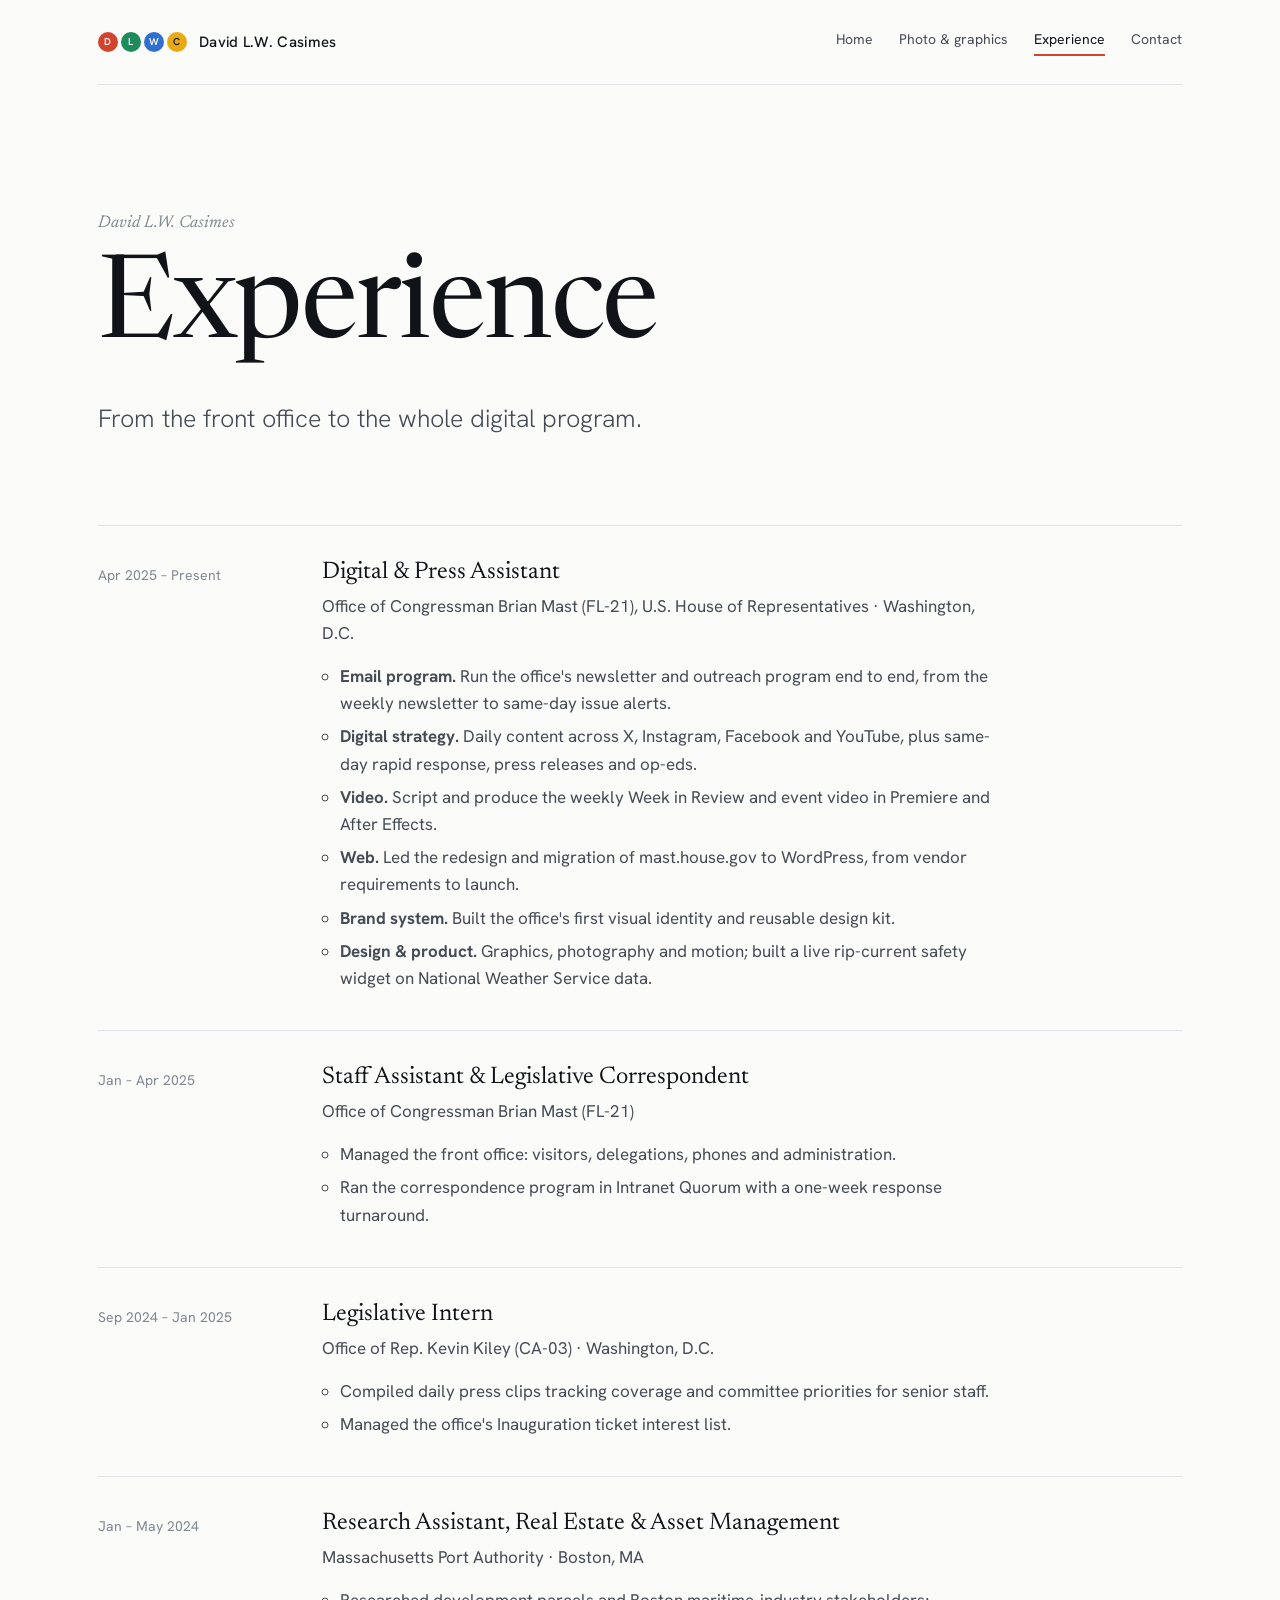
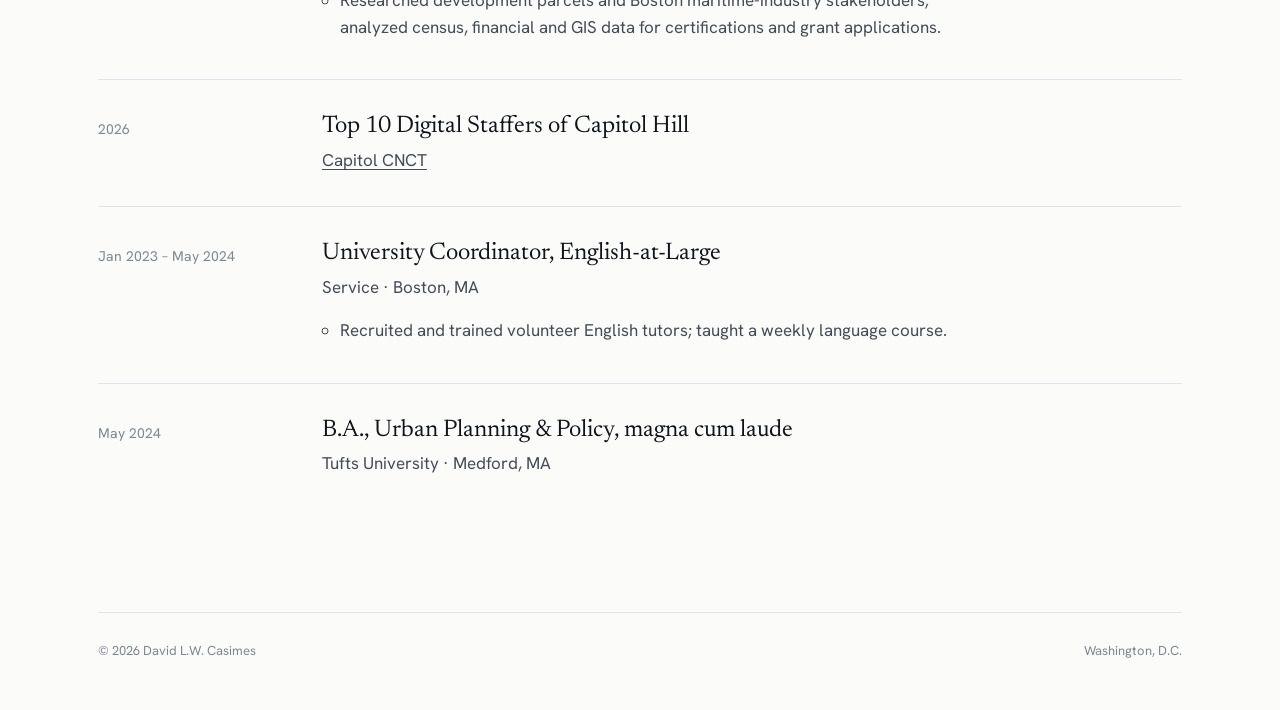
==== experience.html @ aba8f8be "Add files via upload" ====
<!DOCTYPE html>
<html lang="en">
<head>
<meta charset="utf-8">
<meta name="viewport" content="width=device-width, initial-scale=1">
<title>Experience · David L.W. Casimes</title>
<meta name="description" content="David L.W. Casimes runs digital and press for a U.S. House office: email, social, video, web, design and writing.">
<link rel="preconnect" href="https://fonts.googleapis.com">
<link rel="preconnect" href="https://fonts.gstatic.com" crossorigin>
<link href="https://fonts.googleapis.com/css2?family=Hanken+Grotesk:wght@300;400;500;600&family=Newsreader:ital,opsz,wght@0,6..72,300;0,6..72,400;1,6..72,300;1,6..72,400&display=swap" rel="stylesheet">
<link rel="stylesheet" href="styles.css?v=5">
<link rel="icon" href="data:image/svg+xml,%3Csvg xmlns='http://www.w3.org/2000/svg' viewBox='0 0 32 32'%3E%3Ccircle cx='16' cy='16' r='15' fill='%23d1452f'/%3E%3Ctext x='16' y='21.5' text-anchor='middle' font-family='Georgia,serif' font-size='16' fill='%23ffffff'%3ED%3C/text%3E%3C/svg%3E">
</head>
<body>
<div class="wrap">

<header class="masthead">
  <a class="mark" href="index.html" aria-label="David L.W. Casimes, home">
    <span class="bullets" aria-hidden="true"><i>D</i><i>L</i><i>W</i><i>C</i></span>
    David L.W. Casimes
  </a>
  <nav aria-label="Main">
    <a href="index.html">Home</a>
    <a href="work.html">Photo &amp; graphics</a>
    <a href="experience.html" aria-current="page">Experience</a>
    <a href="index.html#contact">Contact</a>
  </nav>
</header>

<section class="hero" style="border-top:0">
  <div>
    <p class="eyebrow">David L.W. Casimes</p>
    <h1>Experience</h1>
    <p class="lede">From the front office to the whole digital program.</p>
  </div>
</section>

<section aria-label="Experience" style="padding-top:0;border-top:0">
  <ul class="timeline">
    <li>
      <span class="when">Apr 2025 – Present</span>
      <div>
        <h3>Digital &amp; Press Assistant</h3>
        <p class="org">Office of Congressman Brian Mast (FL-21), U.S. House of Representatives · Washington, D.C.</p>
        <ul>
          <li><b>Email program.</b> Run the office's newsletter and outreach program end to end, from the weekly newsletter to same-day issue alerts.</li>
          <li><b>Digital strategy.</b> Daily content across X, Instagram, Facebook and YouTube, plus same-day rapid response, press releases and op-eds.</li>
          <li><b>Video.</b> Script and produce the weekly Week in Review and event video in Premiere and After Effects.</li>
          <li><b>Web.</b> Led the redesign and migration of mast.house.gov to WordPress, from vendor requirements to launch.</li>
          <li><b>Brand system.</b> Built the office's first visual identity and reusable design kit.</li>
          <li><b>Design &amp; product.</b> Graphics, photography and motion; built a live rip-current safety widget on National Weather Service data.</li>
        </ul>
      </div>
    </li>
    <li>
      <span class="when">Jan – Apr 2025</span>
      <div>
        <h3>Staff Assistant &amp; Legislative Correspondent</h3>
        <p class="org">Office of Congressman Brian Mast (FL-21)</p>
        <ul>
          <li>Managed the front office: visitors, delegations, phones and administration.</li>
          <li>Ran the correspondence program in Intranet Quorum with a one-week response turnaround.</li>
        </ul>
      </div>
    </li>
    <li>
      <span class="when">Sep 2024 – Jan 2025</span>
      <div>
        <h3>Legislative Intern</h3>
        <p class="org">Office of Rep. Kevin Kiley (CA-03) · Washington, D.C.</p>
        <ul>
          <li>Compiled daily press clips tracking coverage and committee priorities for senior staff.</li>
          <li>Managed the office's Inauguration ticket interest list.</li>
        </ul>
      </div>
    </li>
    <li>
      <span class="when">Jan – May 2024</span>
      <div>
        <h3>Research Assistant, Real Estate &amp; Asset Management</h3>
        <p class="org">Massachusetts Port Authority · Boston, MA</p>
        <ul><li>Researched development parcels and Boston maritime-industry stakeholders; analyzed census, financial and GIS data for certifications and grant applications.</li></ul>
      </div>
    </li>
    <li>
      <span class="when">2026</span>
      <div>
        <h3>Top 10 Digital Staffers of Capitol Hill</h3>
        <p class="org"><a href="https://capitolcnct.com/top-ten-digital-staffers-26" target="_blank" rel="noopener">Capitol CNCT</a></p>
      </div>
    </li>
    <li>
      <span class="when">Jan 2023 – May 2024</span>
      <div>
        <h3>University Coordinator, English-at-Large</h3>
        <p class="org">Service · Boston, MA</p>
        <ul><li>Recruited and trained volunteer English tutors; taught a weekly language course.</li></ul>
      </div>
    </li>
    <li>
      <span class="when">May 2024</span>
      <div>
        <h3>B.A., Urban Planning &amp; Policy, magna cum laude</h3>
        <p class="org">Tufts University · Medford, MA</p>
      </div>
    </li>
  </ul>
</section>

<footer class="site">
  <span>© 2026 David L.W. Casimes</span>
  <span>Washington, D.C.</span>
</footer>

</div>
</body>
</html>
---- styles.css ----
/* David L.W. Casimes — portfolio
   Direction: quiet editorial. Cool white ground, ink text, transit-line colors on the DLWC bullets, one signal-red accent.
   Display: Newsreader (serif, optical sizes). Body: Hanken Grotesk. */

:root{
  --paper:#fbfbfa;
  --paper-2:#eef0f2;
  --ink:#101419;
  --ink-2:#454c55;
  --ink-3:#7f8790;
  --rule:#dfe2e6;
  --accent:#d1452f;
  --line-d:#d1452f; --line-l:#1f8a5b; --line-w:#2f6fd0; --line-c:#e8a913;
  --display:"Newsreader", "Iowan Old Style", Georgia, serif;
  --body:"Hanken Grotesk", "Helvetica Neue", Arial, sans-serif;
  --max:1180px;
  --gutter:clamp(20px,4vw,48px);
}
@media (prefers-color-scheme:dark){
  :root{
    --paper:#0f1216; --paper-2:#191d23; --ink:#eef0f2; --ink-2:#b3b9c0; --ink-3:#79818a;
    --rule:#262b32; --accent:#f07a62; color-scheme:dark;
  }
}

*{box-sizing:border-box}
html{-webkit-text-size-adjust:100%;scroll-behavior:smooth}
body{margin:0;background:var(--paper);color:var(--ink);font:400 17px/1.6 var(--body);-webkit-font-smoothing:antialiased;text-rendering:optimizeLegibility}
img{max-width:100%;display:block}
a{color:inherit;text-decoration-thickness:1px;text-underline-offset:3px}
a:hover{color:var(--accent)}
:focus-visible{outline:2px solid var(--accent);outline-offset:3px}
.wrap{max-width:var(--max);margin:0 auto;padding:0 var(--gutter)}

/* masthead */
.masthead{display:flex;align-items:center;justify-content:space-between;gap:24px;padding:28px 0;border-bottom:1px solid var(--rule)}
.mark{display:flex;align-items:center;gap:12px;text-decoration:none;font:500 15px/1 var(--body);letter-spacing:.02em}
.bullets{display:flex;gap:3px}
.bullets i{width:20px;height:20px;border-radius:50%;display:grid;place-items:center;font:600 10px/1 var(--body);font-style:normal;color:#fff;background:var(--line-d)}
.bullets i:nth-child(2){background:var(--line-l)}.bullets i:nth-child(3){background:var(--line-w)}.bullets i:nth-child(4){background:var(--line-c);color:#101419}
nav{display:flex;gap:26px;font-size:14px}
nav a{text-decoration:none;color:var(--ink-2)}
nav a[aria-current="page"]{color:var(--ink)}
nav a[aria-current="page"]::after{content:"";display:block;height:2px;background:var(--accent);margin-top:4px}

/* type */
.eyebrow{font:400 italic 17px/1.3 var(--display);color:var(--ink-3);margin:0 0 18px}
h1,h2,h3{font-family:var(--display);font-weight:400;text-wrap:balance;margin:0}
h1{font-size:clamp(44px,7vw,88px);line-height:1;letter-spacing:-.02em;font-variation-settings:"opsz" 72}
h2{font-size:clamp(30px,3.6vw,44px);line-height:1.08;letter-spacing:-.01em}
h3{font-size:24px;line-height:1.2}
.lede{font:300 clamp(20px,2.1vw,25px)/1.45 var(--body);color:var(--ink-2);max-width:34ch;margin:0}
p{max-width:66ch}

/* hero */
.hero{padding:clamp(64px,10vw,128px) 0 clamp(48px,7vw,88px)}
.hero h1{font-size:clamp(52px,9vw,120px)}
.hero h1 em{font-style:italic;color:var(--ink-2)}
.hero .lede{margin-top:32px;max-width:40ch}
.facts{list-style:none;margin:0;padding:0;display:grid;grid-template-columns:1fr 1fr;border-top:1px solid var(--rule)}
.facts li{padding:18px 0;border-bottom:1px solid var(--rule)}
.facts li:nth-child(odd){padding-right:16px}
.facts b{display:block;font:400 34px/1 var(--display);font-variant-numeric:tabular-nums;margin-bottom:6px}
.facts span{font-size:13px;color:var(--ink-3)}

/* sections */
section{padding:clamp(56px,8vw,104px) 0;border-top:1px solid var(--rule)}
.sec-head{display:grid;grid-template-columns:minmax(200px,320px) 1fr;gap:24px 40px;margin-bottom:clamp(32px,5vw,56px);align-items:baseline}
.sec-head p{color:var(--ink-2);margin:0;font-size:18px}
.sec-head p+p{margin-top:12px}
.quote h2,.contact h2{font-size:clamp(30px,3.6vw,44px)}
.cta{font:300 italic clamp(24px,2.8vw,34px)/1.25 var(--display);margin:0;max-width:24ch}

/* work list */
.work{list-style:none;margin:0;padding:0}
.work li{display:grid;grid-template-columns:200px 1fr 140px;gap:24px;padding:28px 0;border-top:1px solid var(--rule)}
.work li:last-child{border-bottom:1px solid var(--rule)}
.work .medium{font:400 italic 17px/1.3 var(--display);color:var(--ink-3);padding-top:4px}
.work p{color:var(--ink-2);margin:10px 0 0}
.work .tag{font-size:13px;color:var(--accent);text-align:right;padding-top:6px}

/* video */
.videos{display:grid;grid-template-columns:repeat(2,1fr);gap:clamp(24px,3vw,40px)}
.videos .feature{grid-column:1/-1}
.video figure{margin:0}
.yt{position:relative;width:100%;aspect-ratio:16/9;background:#000;border:0;padding:0;cursor:pointer;overflow:hidden;display:block}
.yt img{width:100%;height:100%;object-fit:cover;opacity:.92;transition:opacity .3s, transform .6s}
.yt:hover img{opacity:1;transform:scale(1.015)}
.yt .play{position:absolute;left:24px;bottom:22px;display:flex;align-items:center;gap:12px;color:#fff;font:500 14px/1 var(--body);letter-spacing:.04em}
.yt .play::before{content:"";width:48px;height:48px;border-radius:50%;background:rgba(255,255,255,.94) url("data:image/svg+xml,%3Csvg xmlns='http://www.w3.org/2000/svg' viewBox='0 0 24 24'%3E%3Cpath d='M9 7l9 5-9 5z' fill='%2316171a'/%3E%3C/svg%3E") center/22px no-repeat}
.yt iframe{position:absolute;inset:0;width:100%;height:100%;border:0}
.video figcaption{display:grid;grid-template-columns:1fr auto;gap:4px 16px;padding-top:16px}
.video .vt{font:400 22px/1.25 var(--display)}
.video .vm{font-size:13px;color:var(--ink-3);text-align:right}
.video .vd{grid-column:1/-1;color:var(--ink-2);font-size:15px;margin:0}

/* gallery */
.gallery{display:grid;grid-template-columns:repeat(12,1fr);gap:clamp(14px,2vw,24px)}
.gallery figure{margin:0;grid-column:span 4}
.gallery figure.wide{grid-column:span 6}
.gallery figure.full{grid-column:span 12}
.gallery .shot{display:block;width:100%;border:0;padding:0;background:var(--paper-2);cursor:zoom-in;aspect-ratio:4/5;overflow:hidden}
.gallery .wide .shot,.gallery .photo .shot{aspect-ratio:3/2}
.gallery .shot img{width:100%;height:100%;object-fit:contain}
.gallery .photo .shot img{object-fit:cover}
.gallery figcaption{padding-top:12px;display:flex;justify-content:space-between;gap:12px;font-size:14px}
.gallery figcaption b{font-weight:500}
.gallery figcaption span{color:var(--ink-3);white-space:nowrap}
.gallery figcaption p{flex-basis:100%;margin:4px 0 0;color:var(--ink-2);font-size:14px}
.gallery figcaption{flex-wrap:wrap}
.more{display:inline-flex;align-items:center;gap:10px;margin-top:40px;font-size:15px;text-decoration:none;border-bottom:2px solid var(--accent);padding-bottom:4px}
.more::after{content:"→"}

/* recognition */
.quote{margin:0;display:grid;grid-template-columns:minmax(200px,320px) 1fr;gap:24px 40px}
.quote blockquote{margin:0;font:300 italic clamp(28px,3.4vw,42px)/1.25 var(--display);max-width:26ch}
.quote cite{display:block;margin-top:20px;font:400 14px/1.4 var(--body);font-style:normal;color:var(--ink-3)}

/* kit */
.kit{display:grid;grid-template-columns:repeat(auto-fit,minmax(200px,1fr));gap:32px}
.kit h3{font-size:19px;margin-bottom:10px}
.kit ul{list-style:none;margin:0;padding:0;color:var(--ink-2);font-size:15px;line-height:1.9}

/* timeline */
.timeline{list-style:none;margin:0;padding:0}
.timeline>li{display:grid;grid-template-columns:200px 1fr;gap:24px;padding:32px 0;border-top:1px solid var(--rule)}
.timeline .when{font-size:14px;color:var(--ink-3);padding-top:6px;font-variant-numeric:tabular-nums}
.timeline .org{color:var(--ink-2);margin:6px 0 0}
.timeline ul{margin:16px 0 0;padding-left:18px;color:var(--ink-2)}
.timeline ul li{margin:6px 0;max-width:66ch}
.timeline .prior{font-size:14px;color:var(--ink-3);margin:8px 0 0}

/* contact */
.contact{display:grid;grid-template-columns:minmax(200px,320px) 1fr;gap:24px 40px}
.links{display:flex;flex-wrap:wrap;gap:12px 40px;margin-top:32px;font-size:16px}
.links span{display:block;font:400 italic 15px/1.3 var(--display);color:var(--ink-3);margin-bottom:4px}

footer.site{display:flex;justify-content:space-between;gap:16px;flex-wrap:wrap;padding:28px 0 48px;border-top:1px solid var(--rule);font-size:13px;color:var(--ink-3)}

/* lightbox */
dialog.lb{border:0;padding:0;background:transparent;max-width:96vw;max-height:96vh}
dialog.lb::backdrop{background:rgba(18,19,21,.94)}
dialog.lb img{max-width:92vw;max-height:86vh;margin:0 auto}
dialog.lb p{color:#ecebe6;text-align:center;font-size:14px;margin:14px auto 0}
dialog.lb button{position:fixed;top:18px;right:22px;background:none;border:1px solid rgba(255,255,255,.5);color:#fff;font:500 13px var(--body);padding:8px 14px;cursor:pointer}

@media (max-width:860px){
  .sec-head,.work li,.timeline>li,.quote,.contact{grid-template-columns:1fr;gap:10px}
  .sec-head p{font-size:17px}
  .work .tag{text-align:left;padding-top:0}
  .work li{padding:24px 0}
  .videos{grid-template-columns:1fr}
  .gallery figure,.gallery figure.wide{grid-column:span 6}
  nav{gap:18px}
}
@media (max-width:600px){
  body{font-size:16px}
  .masthead{flex-direction:column;align-items:flex-start;gap:16px;padding:20px 0 0;border-bottom:0}
  nav{width:100%;gap:0;overflow-x:auto;scrollbar-width:none;border-top:1px solid var(--rule);border-bottom:1px solid var(--rule);font-size:14px}
  nav::-webkit-scrollbar{display:none}
  nav a{flex:none;padding:13px 18px 11px 0;white-space:nowrap}
  nav a[aria-current="page"]::after{margin-top:3px}
  .hero{padding:48px 0 40px}
  .hero h1{font-size:clamp(42px,12.5vw,64px);line-height:1.02}
  .hero .lede{margin-top:22px;font-size:19px}
  h2{font-size:32px}
  section{padding:48px 0}
  .gallery{gap:20px}
  .gallery figure,.gallery figure.wide{grid-column:span 12}
  .gallery figcaption{font-size:13px}
  .video .vt{font-size:19px}
  .video figcaption{grid-template-columns:1fr}
  .video .vm{text-align:left}
  .yt .play{left:14px;bottom:14px}
  .yt .play::before{width:40px;height:40px;background-size:18px}
  .quote blockquote{font-size:26px}
  .cta{font-size:24px}
  .links{flex-direction:column;gap:20px}
  .kit{grid-template-columns:1fr 1fr;gap:24px}
  .phone{height:580px;border-width:8px;border-radius:38px}
  .feedside .note{min-height:0}
  .facts b{font-size:28px}
  footer.site{flex-direction:column;gap:6px}
  dialog.lb button{top:12px;right:12px}
}
@media (prefers-reduced-motion:reduce){html{scroll-behavior:auto}.yt img{transition:none}}

/* social feed */
.feedwrap{display:grid;grid-template-columns:390px minmax(0,1fr);gap:clamp(32px,6vw,88px);align-items:start}
.phone{width:100%;max-width:390px;height:760px;border:10px solid var(--ink);border-radius:46px;background:#fff;overflow:hidden;position:sticky;top:24px;box-shadow:0 30px 60px -30px rgba(0,0,0,.35)}
.phone .bar{height:52px;display:flex;align-items:center;justify-content:space-between;padding:0 18px;border-bottom:1px solid #eee;font:600 15px/1 var(--body);color:#111;background:#fff}
.phone .bar small{font-weight:400;color:#888;font-size:12px}
.scroller{height:calc(100% - 52px);overflow-y:auto;scroll-behavior:smooth;overscroll-behavior:contain;scrollbar-width:none}
.scroller::-webkit-scrollbar{display:none}
.post{background:#fff;color:#111;border-bottom:1px solid #efefef;padding-bottom:14px}
.post header{display:flex;align-items:center;gap:10px;padding:10px 12px}
.av{width:32px;height:32px;border-radius:50%;background:#101419;color:#fff;display:grid;place-items:center;font:600 11px/1 var(--body);flex:none}
.post header b{display:block;font:600 13px/1.2 var(--body)}
.post header small{display:block;font-size:11px;color:#777}
.post header .dots{margin-left:auto;color:#999;letter-spacing:2px}
.post img{width:100%;height:auto;background:#f3f3f3}
.post .acts{display:flex;gap:14px;padding:10px 12px 6px}
.post .acts svg{width:22px;height:22px;fill:none;stroke:#111;stroke-width:1.7}
.post .acts .sv{margin-left:auto}
.post .cap{font:400 13px/1.45 var(--body);padding:0 12px;margin:0;color:#111;max-width:none}
.post .cap b{font-weight:600}
.post time{display:block;padding:6px 12px 0;font-size:11px;color:#999}
.grid3{display:grid;grid-template-columns:repeat(3,1fr);gap:3px}
.grid3 button{border:0;padding:0;aspect-ratio:4/5;overflow:hidden;cursor:pointer;background:var(--paper-2);position:relative}
.grid3 button img{width:100%;height:100%;object-fit:cover;transition:opacity .2s}
.grid3 button:hover img{opacity:.8}
.grid3 button.on{outline:2px solid var(--accent);outline-offset:-2px}
.feedside h3{margin-bottom:10px}
.feedside .note{color:var(--ink-2);min-height:5.2em;margin:0 0 24px;font-size:16px}
.feedside .note b{display:block;font:400 24px/1.25 var(--display);color:var(--ink);margin-bottom:6px;font-weight:400}
.hint{font-size:14px;color:var(--ink-3);margin:14px 0 0}
@media (prefers-color-scheme:dark){.phone{border-color:#2b2c30}}
@media (max-width:860px){.feedwrap{grid-template-columns:1fr}.phone{position:static;margin:0 auto;height:640px}}
@media (max-width:600px){.phone{height:580px}}
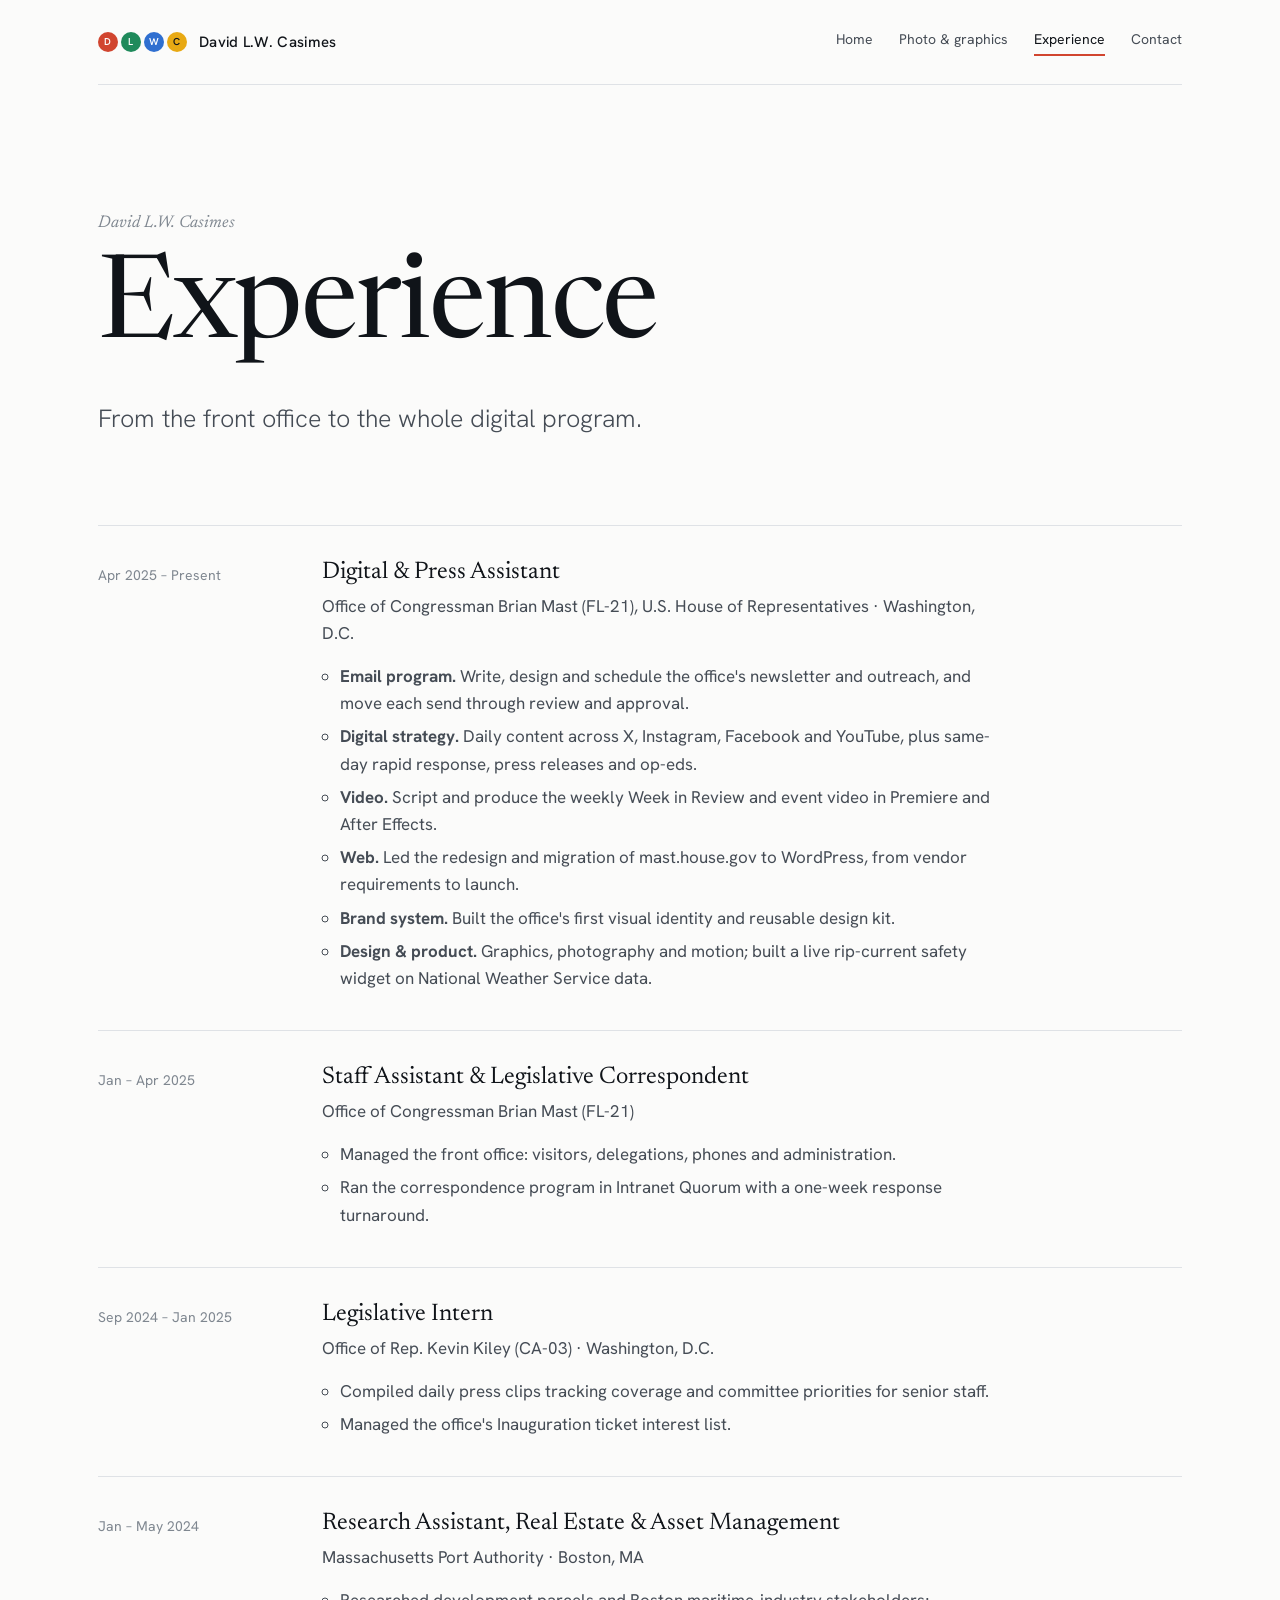
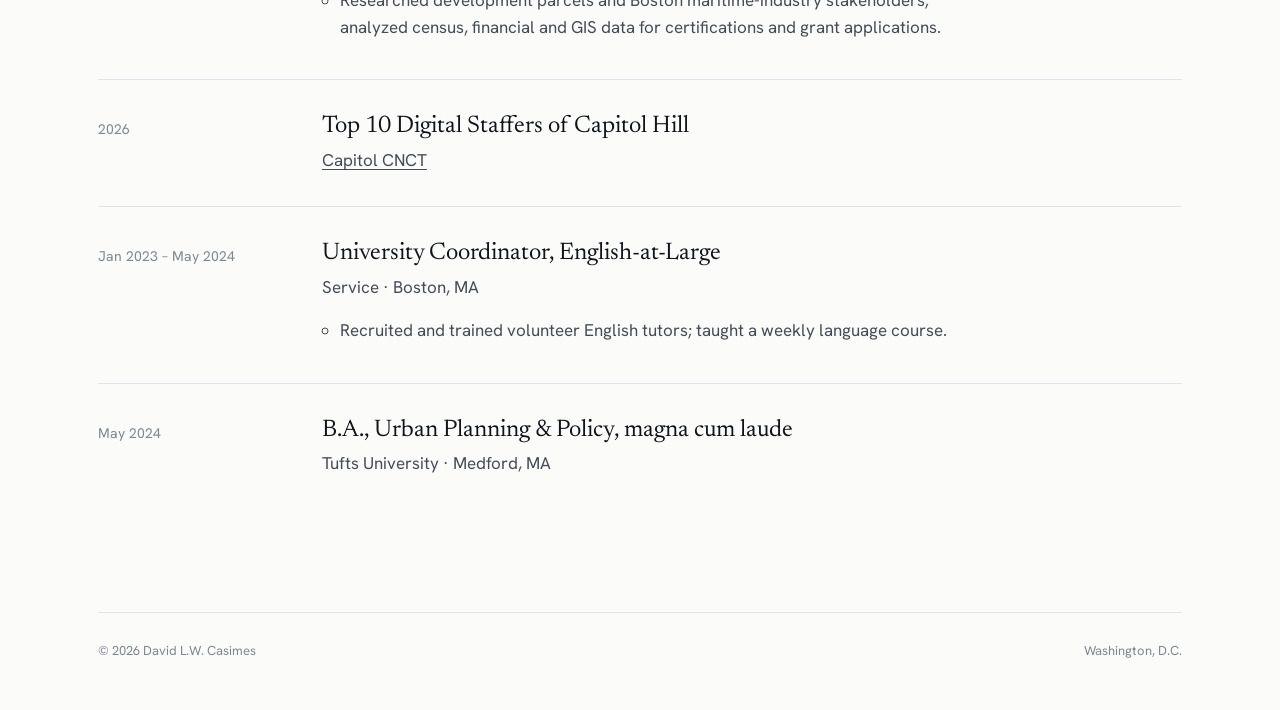
==== commit 0f214e60: "Add files via upload" ====
--- a/experience.html
+++ b/experience.html
@@ -8,7 +8,7 @@
 <link rel="preconnect" href="https://fonts.googleapis.com">
 <link rel="preconnect" href="https://fonts.gstatic.com" crossorigin>
 <link href="https://fonts.googleapis.com/css2?family=Hanken+Grotesk:wght@300;400;500;600&family=Newsreader:ital,opsz,wght@0,6..72,300;0,6..72,400;1,6..72,300;1,6..72,400&display=swap" rel="stylesheet">
-<link rel="stylesheet" href="styles.css?v=5">
+<link rel="stylesheet" href="styles.css?v=6">
 <link rel="icon" href="data:image/svg+xml,%3Csvg xmlns='http://www.w3.org/2000/svg' viewBox='0 0 32 32'%3E%3Ccircle cx='16' cy='16' r='15' fill='%23d1452f'/%3E%3Ctext x='16' y='21.5' text-anchor='middle' font-family='Georgia,serif' font-size='16' fill='%23ffffff'%3ED%3C/text%3E%3C/svg%3E">
 </head>
 <body>
@@ -43,7 +43,7 @@
         <h3>Digital &amp; Press Assistant</h3>
         <p class="org">Office of Congressman Brian Mast (FL-21), U.S. House of Representatives · Washington, D.C.</p>
         <ul>
-          <li><b>Email program.</b> Run the office's newsletter and outreach program end to end, from the weekly newsletter to same-day issue alerts.</li>
+          <li><b>Email program.</b> Write, design and schedule the office's newsletter and outreach, and move each send through review and approval.</li>
           <li><b>Digital strategy.</b> Daily content across X, Instagram, Facebook and YouTube, plus same-day rapid response, press releases and op-eds.</li>
           <li><b>Video.</b> Script and produce the weekly Week in Review and event video in Premiere and After Effects.</li>
           <li><b>Web.</b> Led the redesign and migration of mast.house.gov to WordPress, from vendor requirements to launch.</li>
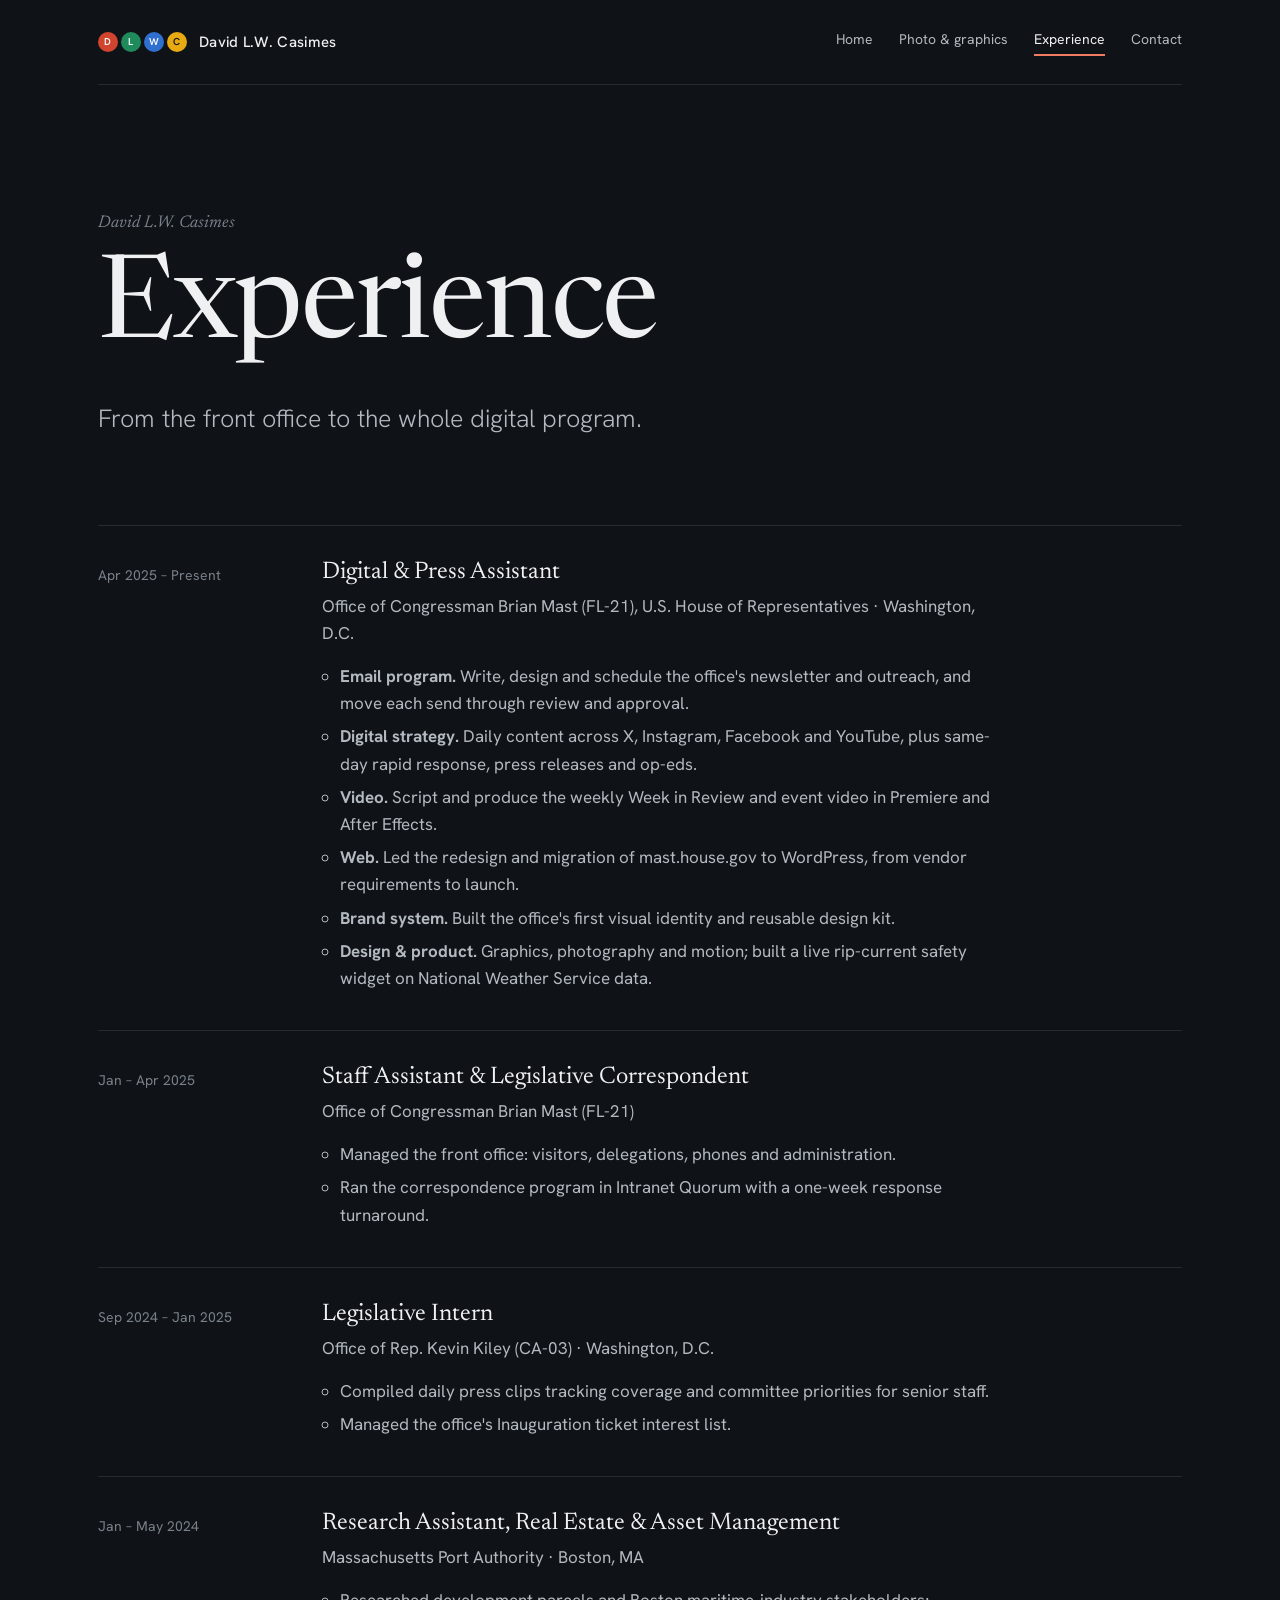
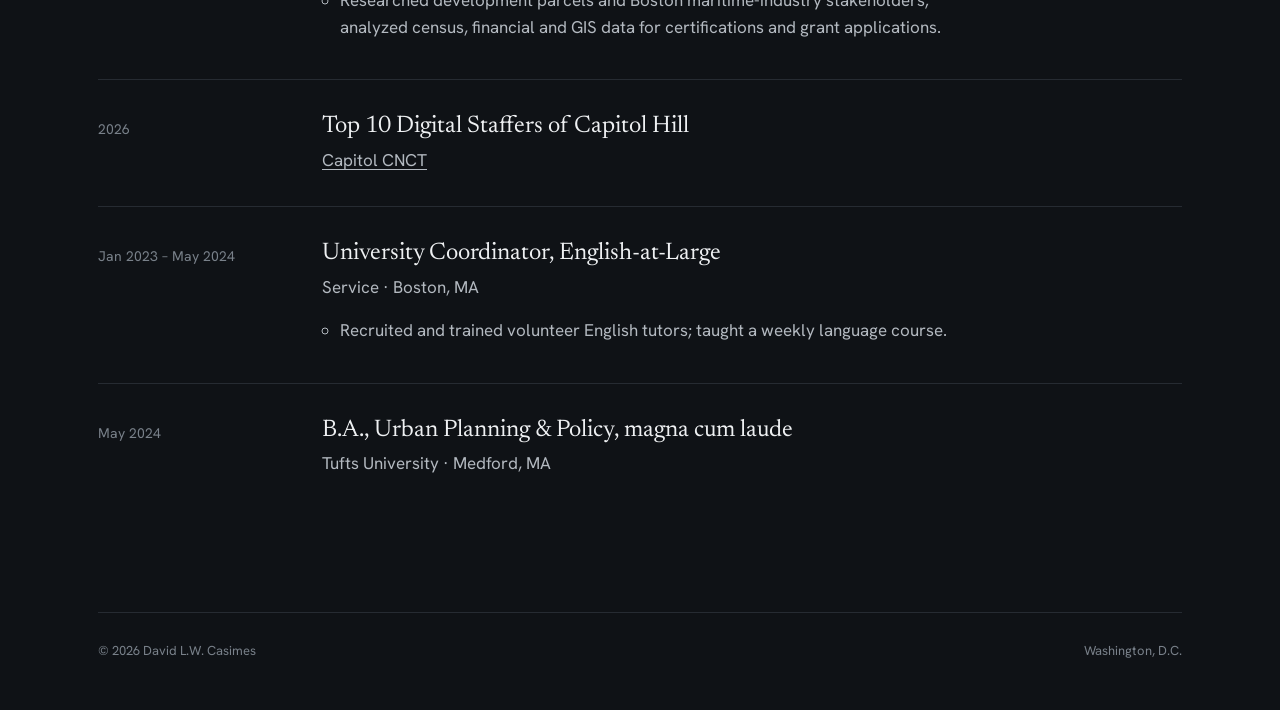
==== commit 10f87b3f: "Add files via upload" ====
--- a/experience.html
+++ b/experience.html
@@ -8,7 +8,7 @@
 <link rel="preconnect" href="https://fonts.googleapis.com">
 <link rel="preconnect" href="https://fonts.gstatic.com" crossorigin>
 <link href="https://fonts.googleapis.com/css2?family=Hanken+Grotesk:wght@300;400;500;600&family=Newsreader:ital,opsz,wght@0,6..72,300;0,6..72,400;1,6..72,300;1,6..72,400&display=swap" rel="stylesheet">
-<link rel="stylesheet" href="styles.css?v=6">
+<link rel="stylesheet" href="styles.css?v=7">
 <link rel="icon" href="data:image/svg+xml,%3Csvg xmlns='http://www.w3.org/2000/svg' viewBox='0 0 32 32'%3E%3Ccircle cx='16' cy='16' r='15' fill='%23d1452f'/%3E%3Ctext x='16' y='21.5' text-anchor='middle' font-family='Georgia,serif' font-size='16' fill='%23ffffff'%3ED%3C/text%3E%3C/svg%3E">
 </head>
 <body>
--- a/styles.css
+++ b/styles.css
@@ -3,24 +3,19 @@
    Display: Newsreader (serif, optical sizes). Body: Hanken Grotesk. */
 
 :root{
-  --paper:#fbfbfa;
-  --paper-2:#eef0f2;
-  --ink:#101419;
-  --ink-2:#454c55;
-  --ink-3:#7f8790;
-  --rule:#dfe2e6;
-  --accent:#d1452f;
+  color-scheme:dark;
+  --paper:#0f1216;
+  --paper-2:#191d23;
+  --ink:#eef0f2;
+  --ink-2:#b3b9c0;
+  --ink-3:#79818a;
+  --rule:#262b32;
+  --accent:#f07a62;
   --line-d:#d1452f; --line-l:#1f8a5b; --line-w:#2f6fd0; --line-c:#e8a913;
   --display:"Newsreader", "Iowan Old Style", Georgia, serif;
   --body:"Hanken Grotesk", "Helvetica Neue", Arial, sans-serif;
   --max:1180px;
   --gutter:clamp(20px,4vw,48px);
-}
-@media (prefers-color-scheme:dark){
-  :root{
-    --paper:#0f1216; --paper-2:#191d23; --ink:#eef0f2; --ink-2:#b3b9c0; --ink-3:#79818a;
-    --rule:#262b32; --accent:#f07a62; color-scheme:dark;
-  }
 }
 
 *{box-sizing:border-box}
@@ -214,6 +209,6 @@
 .feedside .note{color:var(--ink-2);min-height:5.2em;margin:0 0 24px;font-size:16px}
 .feedside .note b{display:block;font:400 24px/1.25 var(--display);color:var(--ink);margin-bottom:6px;font-weight:400}
 .hint{font-size:14px;color:var(--ink-3);margin:14px 0 0}
-@media (prefers-color-scheme:dark){.phone{border-color:#2b2c30}}
+.phone{border-color:#2b2c30}
 @media (max-width:860px){.feedwrap{grid-template-columns:1fr}.phone{position:static;margin:0 auto;height:640px}}
 @media (max-width:600px){.phone{height:580px}}
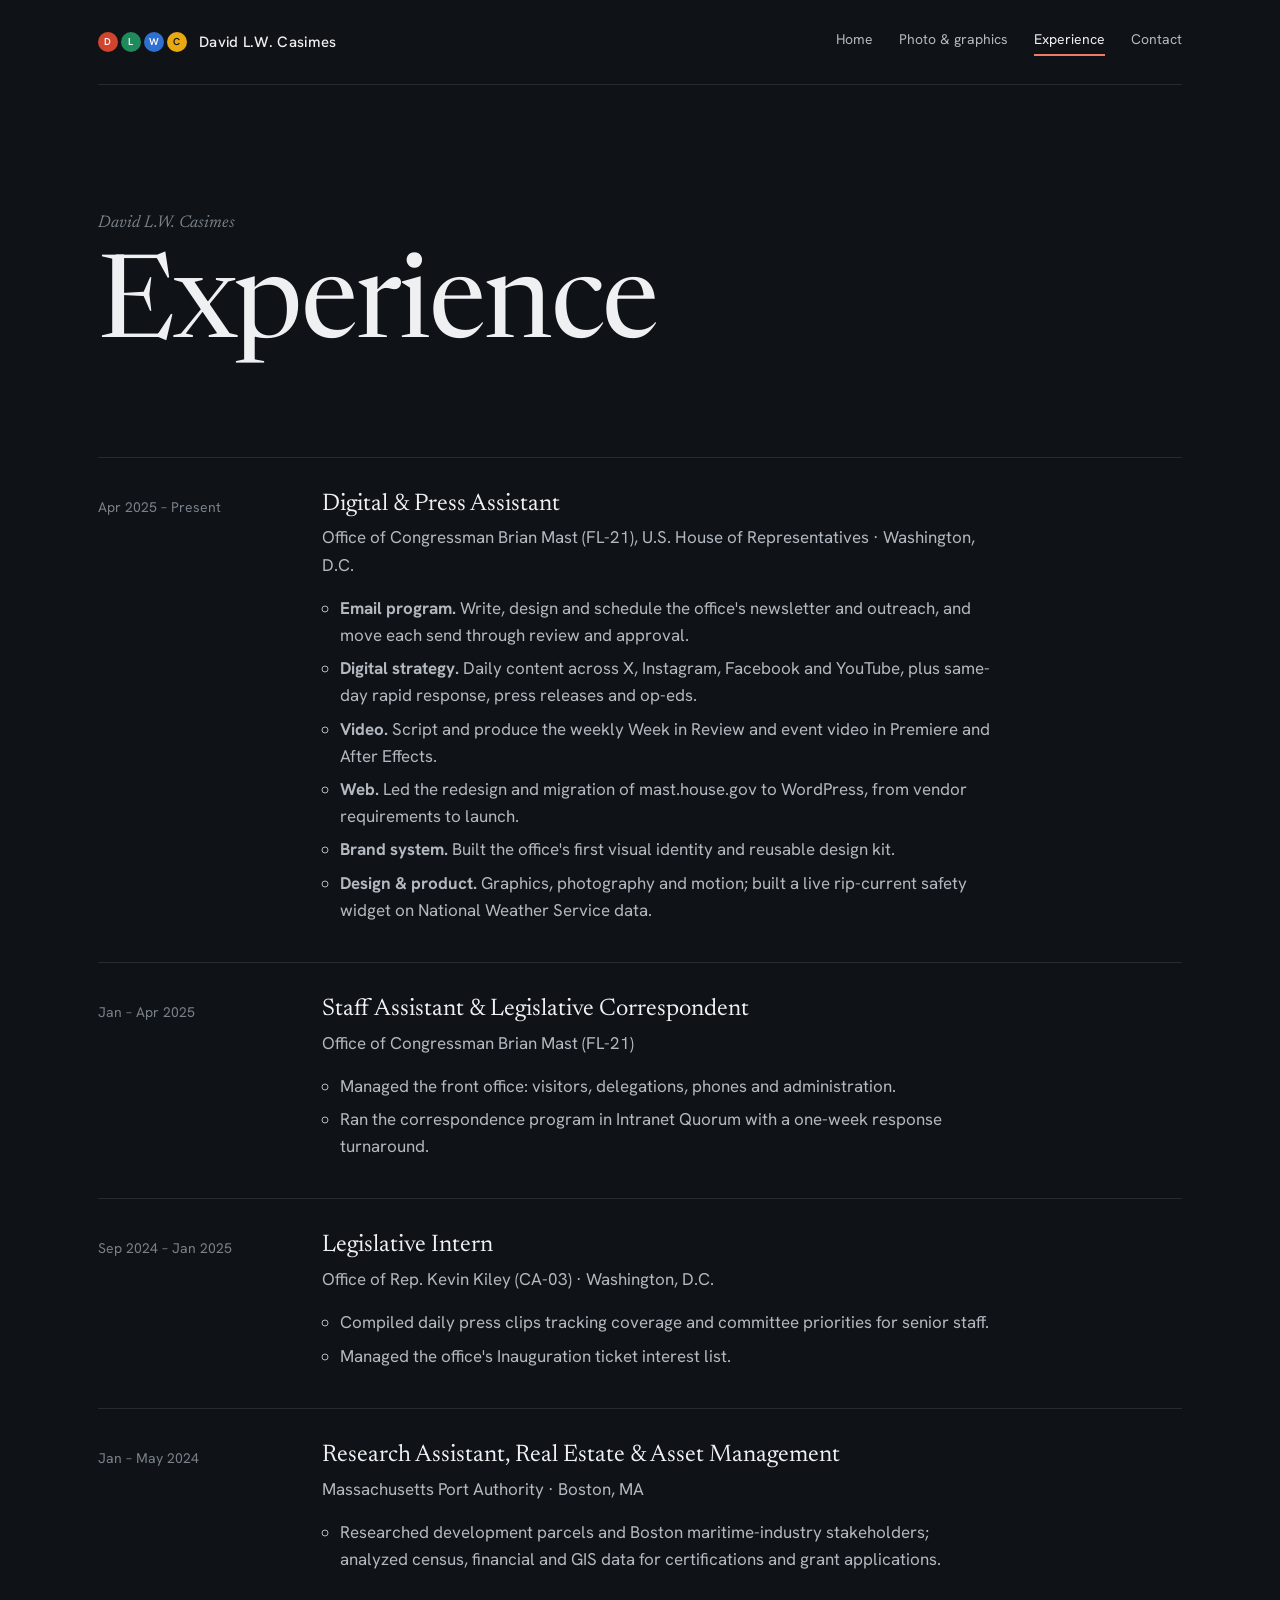
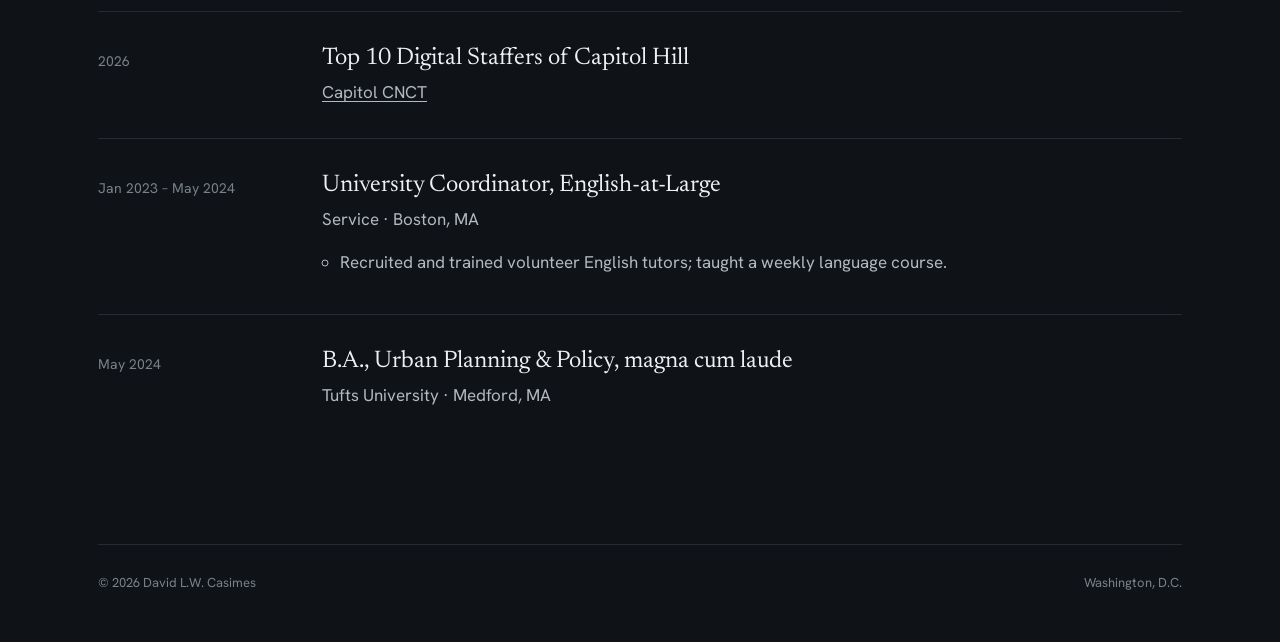
==== commit e26cdf65: "Add files via upload" ====
--- a/experience.html
+++ b/experience.html
@@ -5,6 +5,18 @@
 <meta name="viewport" content="width=device-width, initial-scale=1">
 <title>Experience · David L.W. Casimes</title>
 <meta name="description" content="David L.W. Casimes runs digital and press for a U.S. House office: email, social, video, web, design and writing.">
+<meta property="og:type" content="website">
+<meta property="og:site_name" content="David L.W. Casimes">
+<meta property="og:title" content="Experience · David L.W. Casimes">
+<meta property="og:description" content="Digital communications and press at the U.S. House of Representatives">
+<meta property="og:url" content="https://davidlwcasimes-ui.github.io/experience.html">
+<meta property="og:image" content="https://davidlwcasimes-ui.github.io/img/og.png">
+<meta property="og:image:width" content="1200">
+<meta property="og:image:height" content="630">
+<meta property="og:image:alt" content="D, L, W, C in four colored circles">
+<meta name="twitter:card" content="summary_large_image">
+<meta name="twitter:image" content="https://davidlwcasimes-ui.github.io/img/og.png">
+<link rel="apple-touch-icon" href="img/icon.png">
 <link rel="preconnect" href="https://fonts.googleapis.com">
 <link rel="preconnect" href="https://fonts.gstatic.com" crossorigin>
 <link href="https://fonts.googleapis.com/css2?family=Hanken+Grotesk:wght@300;400;500;600&family=Newsreader:ital,opsz,wght@0,6..72,300;0,6..72,400;1,6..72,300;1,6..72,400&display=swap" rel="stylesheet">
@@ -31,7 +43,6 @@
   <div>
     <p class="eyebrow">David L.W. Casimes</p>
     <h1>Experience</h1>
-    <p class="lede">From the front office to the whole digital program.</p>
   </div>
 </section>
 
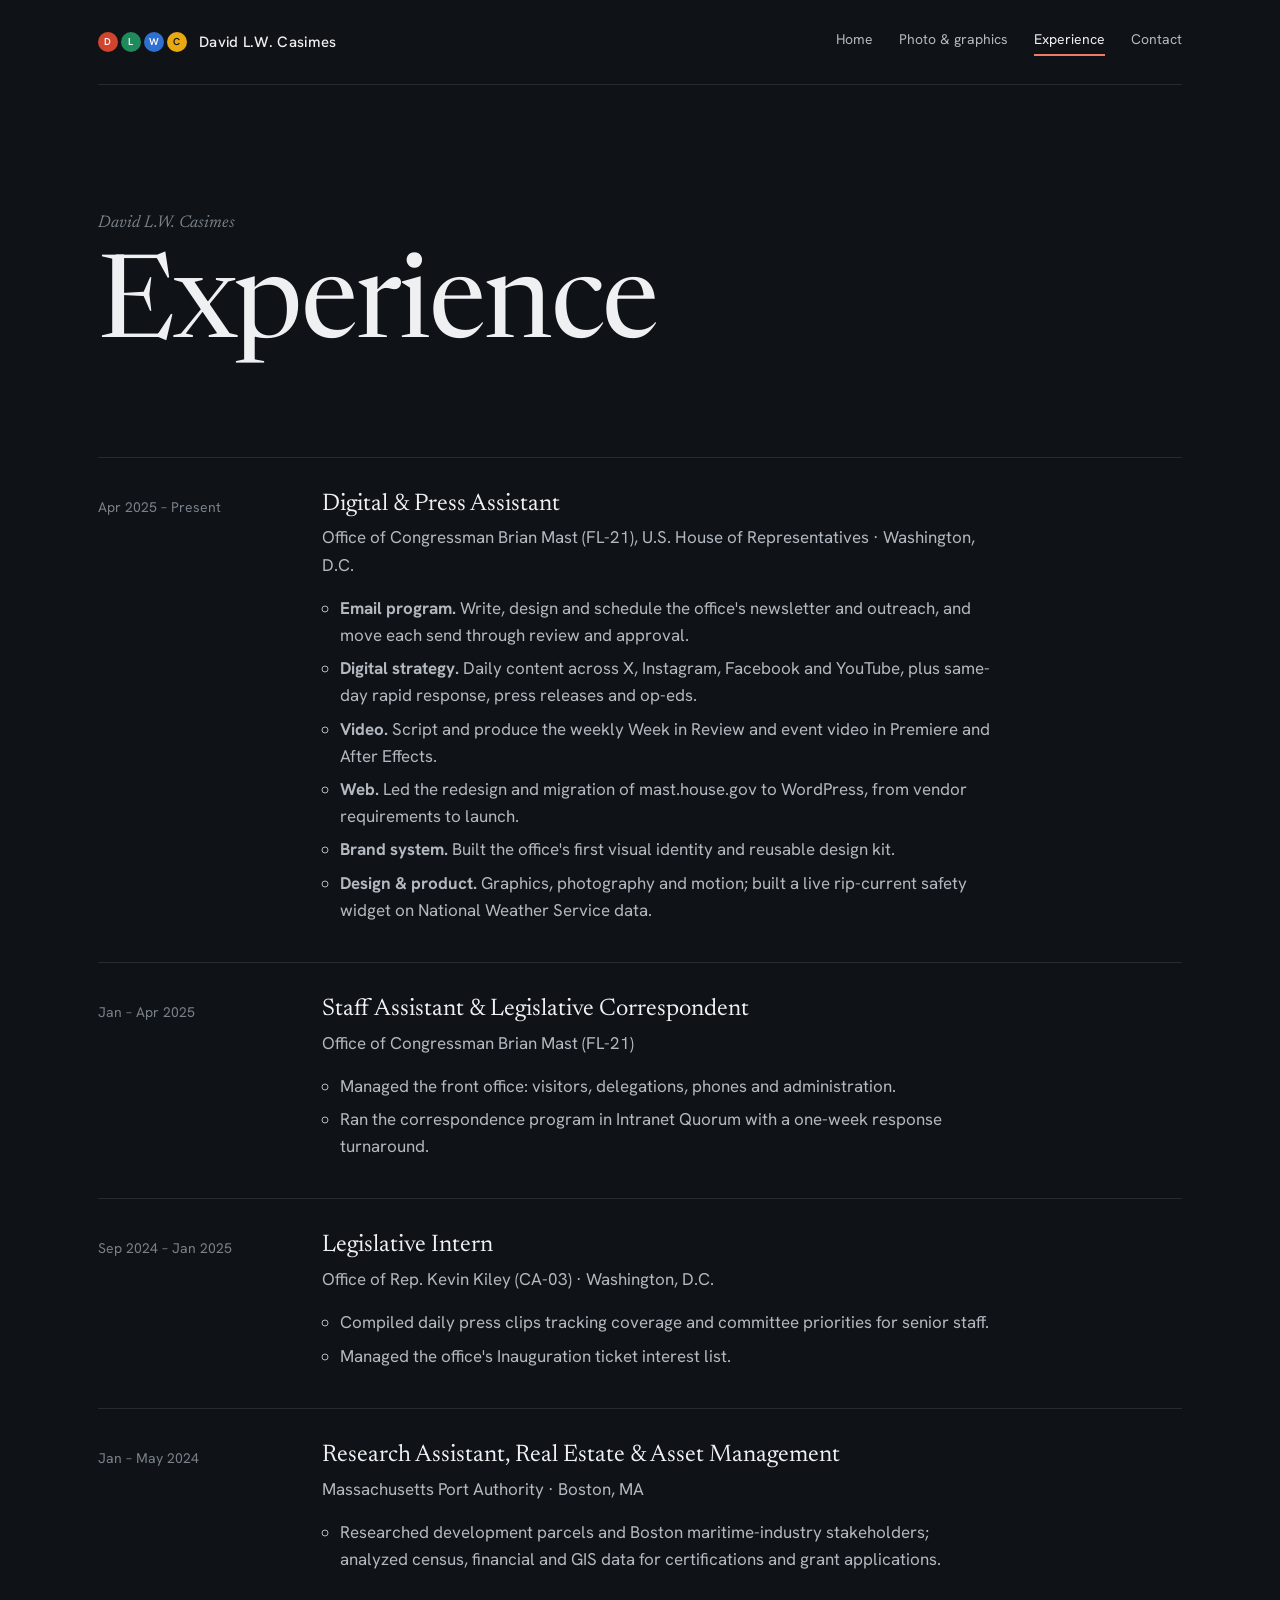
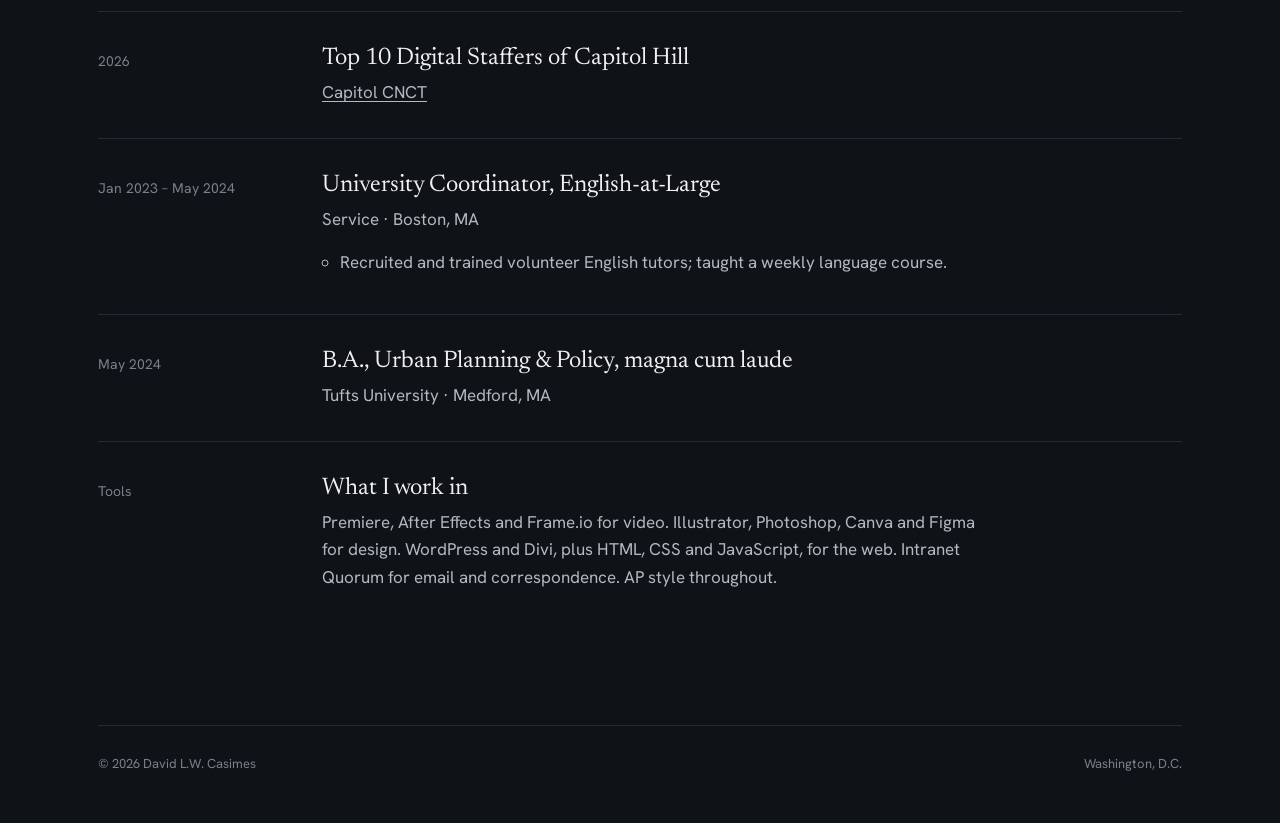
==== commit 76244c14: "Homepage revisions: new hero, Current projects, full-width videos, skills moved to Experience" ====
--- a/experience.html
+++ b/experience.html
@@ -20,7 +20,7 @@
 <link rel="preconnect" href="https://fonts.googleapis.com">
 <link rel="preconnect" href="https://fonts.gstatic.com" crossorigin>
 <link href="https://fonts.googleapis.com/css2?family=Hanken+Grotesk:wght@300;400;500;600&family=Newsreader:ital,opsz,wght@0,6..72,300;0,6..72,400;1,6..72,300;1,6..72,400&display=swap" rel="stylesheet">
-<link rel="stylesheet" href="styles.css?v=7">
+<link rel="stylesheet" href="styles.css?v=9">
 <link rel="icon" href="data:image/svg+xml,%3Csvg xmlns='http://www.w3.org/2000/svg' viewBox='0 0 32 32'%3E%3Ccircle cx='16' cy='16' r='15' fill='%23d1452f'/%3E%3Ctext x='16' y='21.5' text-anchor='middle' font-family='Georgia,serif' font-size='16' fill='%23ffffff'%3ED%3C/text%3E%3C/svg%3E">
 </head>
 <body>
@@ -115,6 +115,13 @@
         <p class="org">Tufts University · Medford, MA</p>
       </div>
     </li>
+    <li>
+      <span class="when">Tools</span>
+      <div>
+        <h3>What I work in</h3>
+        <p class="org">Premiere, After Effects and Frame.io for video. Illustrator, Photoshop, Canva and Figma for design. WordPress and Divi, plus HTML, CSS and JavaScript, for the web. Intranet Quorum for email and correspondence. AP style throughout.</p>
+      </div>
+    </li>
   </ul>
 </section>
 
--- a/styles.css
+++ b/styles.css
@@ -212,3 +212,41 @@
 .phone{border-color:#2b2c30}
 @media (max-width:860px){.feedwrap{grid-template-columns:1fr}.phone{position:static;margin:0 auto;height:640px}}
 @media (max-width:600px){.phone{height:580px}}
+
+/* selected work: expandable on small screens */
+.wt{all:unset;font:inherit;color:inherit;line-height:inherit;cursor:text}
+@media (max-width:600px){
+  .work li{padding:0;gap:0}
+  .work .medium{display:none}
+  .wt{display:flex;justify-content:space-between;align-items:center;gap:16px;width:100%;padding:18px 0;cursor:pointer;box-sizing:border-box}
+  .wt::after{content:"+";font:300 26px/1 var(--body);color:var(--accent);transition:transform .2s;flex:none}
+  .work li.open .wt::after{transform:rotate(45deg)}
+  .wt:focus-visible{outline:2px solid var(--accent);outline-offset:2px}
+  .work h3{font-size:21px}
+  .work li:not(.open) p,.work li:not(.open) .tag{display:none}
+  .work li.open p{margin:0 0 10px}
+  .work li.open .tag{padding:0 0 18px}
+}
+@media (prefers-reduced-motion:reduce){.wt::after{transition:none}}
+
+/* ---- Nov 2026 revisions ---- */
+html{overflow-x:clip}
+/* hero with optional portrait */
+.hero{display:grid;grid-template-columns:1fr auto;gap:clamp(32px,5vw,72px);align-items:end}
+.hero .lede{max-width:36ch}
+.portrait{margin:0;width:clamp(200px,24vw,300px)}
+.portrait img{width:100%;aspect-ratio:4/5;object-fit:cover;filter:grayscale(.15)}
+@media (max-width:860px){.hero{grid-template-columns:1fr}.portrait{width:min(240px,60vw)}}
+/* selected work: two columns, plain links instead of tags */
+.work li{grid-template-columns:minmax(200px,320px) 1fr;gap:8px 40px}
+.work li h3{grid-row:span 2}
+.work li p{margin:0}
+.work .go{grid-column:2;justify-self:start;font-size:15px;text-decoration:none;border-bottom:1px solid var(--accent);padding-bottom:2px;margin-top:6px}
+.work .go::after{content:" →"}
+@media (max-width:860px){.work li h3{grid-row:auto}.work .go{grid-column:1}}
+@media (max-width:600px){.work li:not(.open) .go{display:none}.work li.open .go{margin:0 0 18px}}
+/* full-bleed band breaks the column + hairline rhythm */
+section.band{border-top:0;background:var(--paper-2);margin:0 calc(50% - 50vw);padding-left:0;padding-right:0}
+.band-in{max-width:var(--max);margin:0 auto;padding:0 var(--gutter)}
+section.band + section{border-top:0}
+section.flush{border-top:0;padding-top:clamp(24px,4vw,56px)}
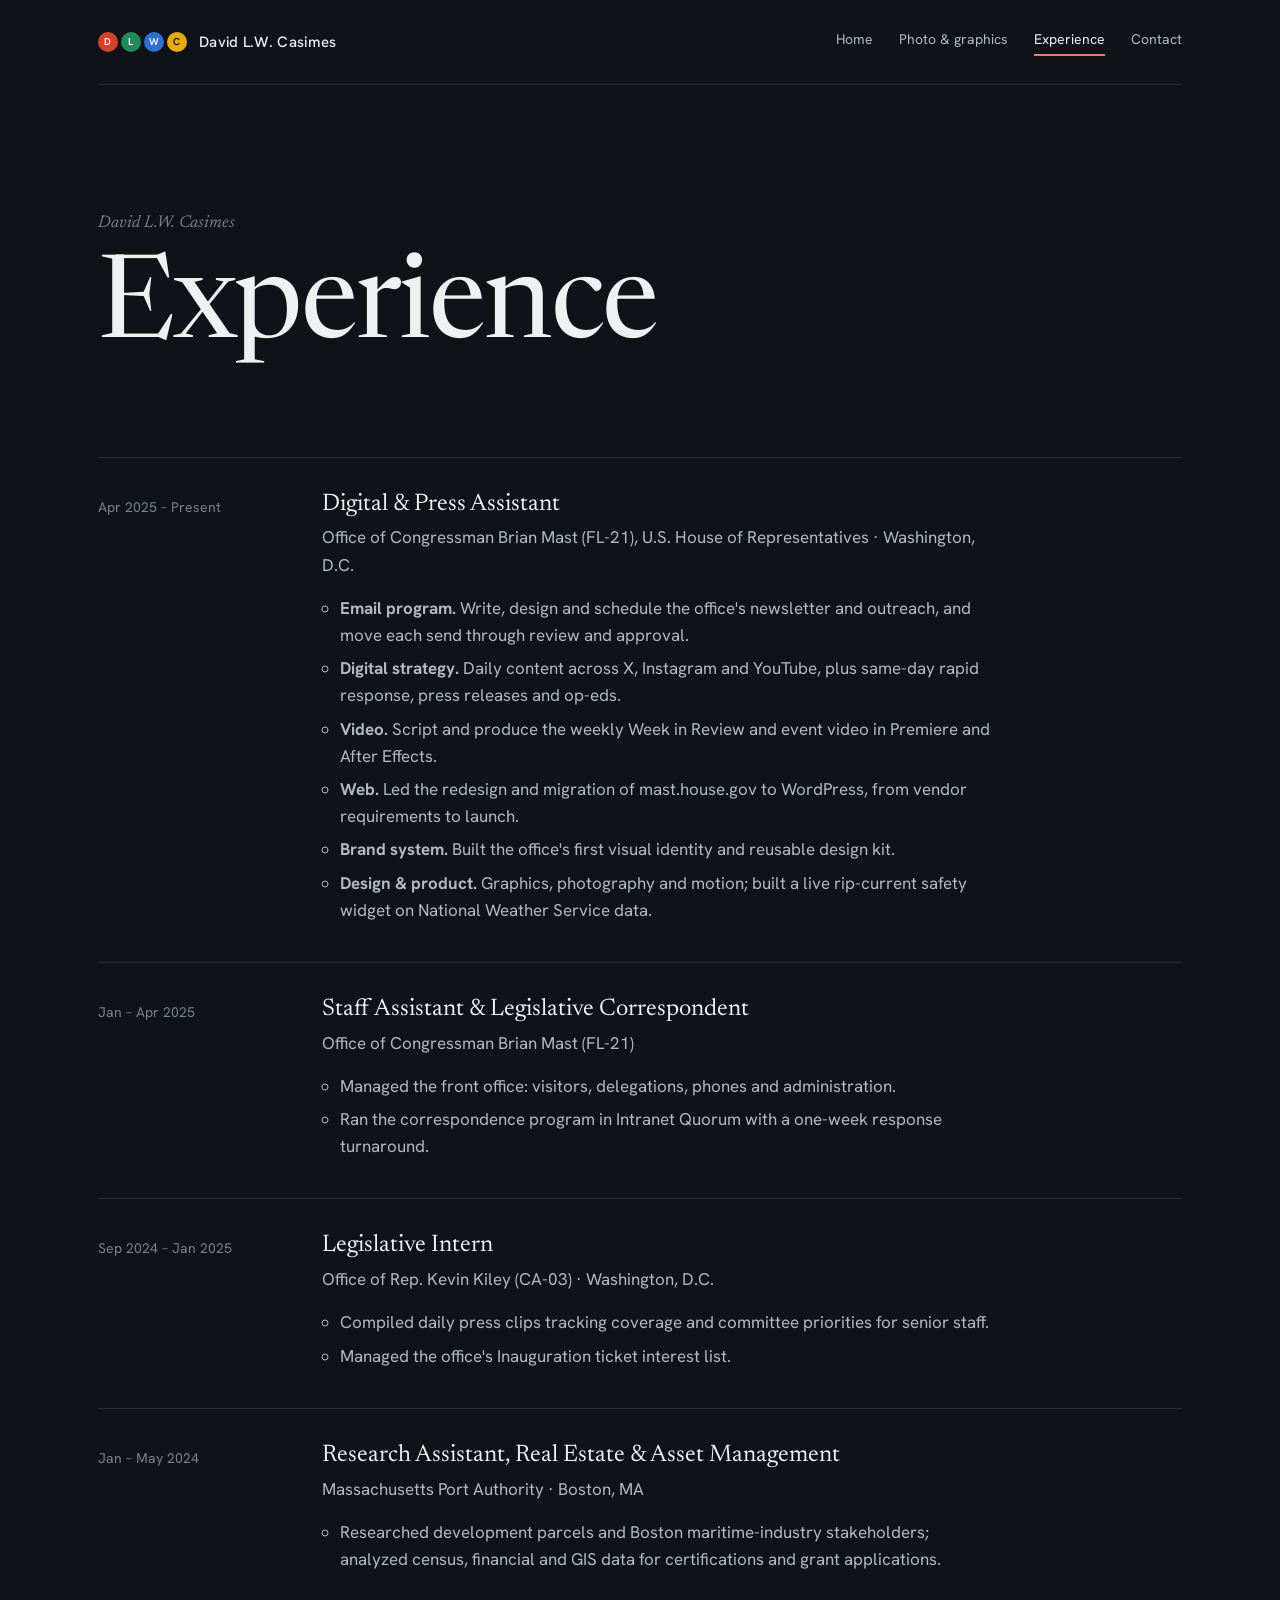
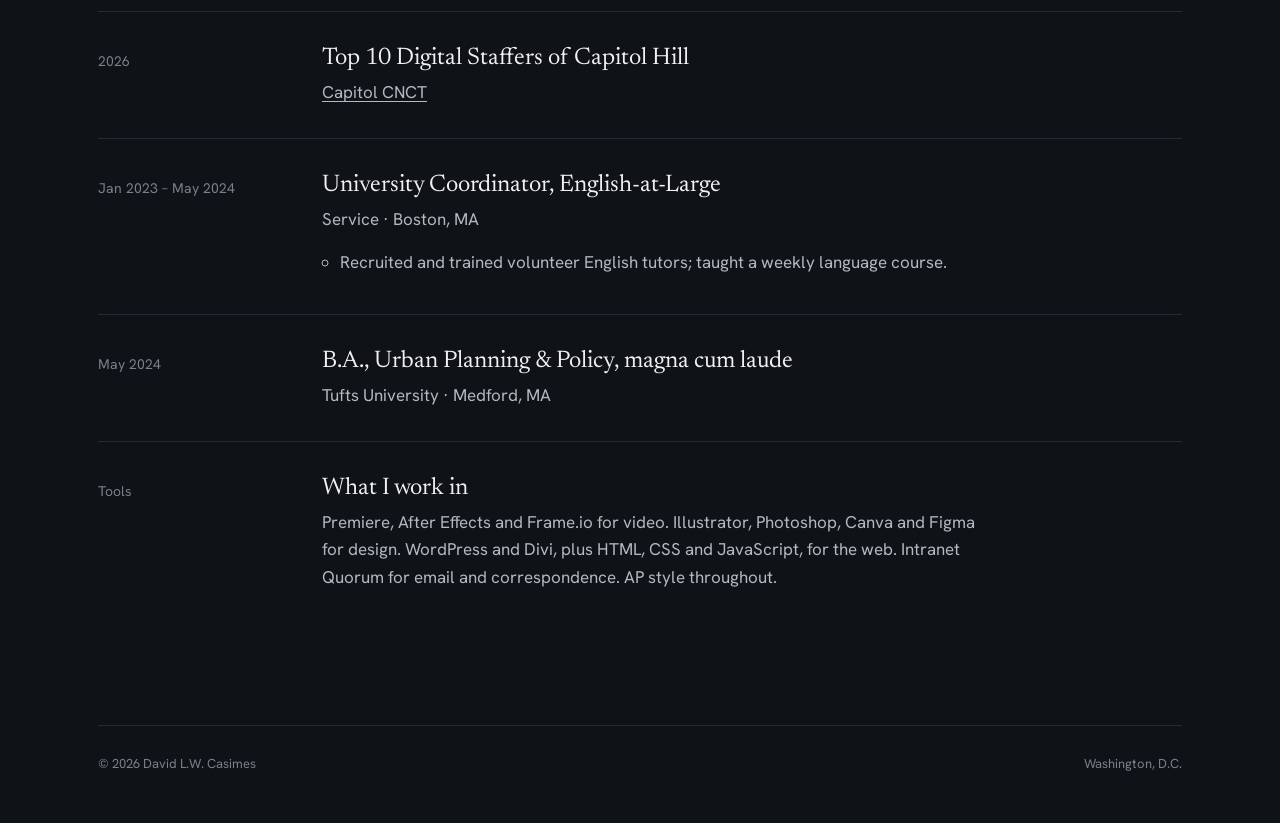
==== commit fcfc1453: "Hero subheading, drop Facebook, website row tense" ====
--- a/experience.html
+++ b/experience.html
@@ -55,7 +55,7 @@
         <p class="org">Office of Congressman Brian Mast (FL-21), U.S. House of Representatives · Washington, D.C.</p>
         <ul>
           <li><b>Email program.</b> Write, design and schedule the office's newsletter and outreach, and move each send through review and approval.</li>
-          <li><b>Digital strategy.</b> Daily content across X, Instagram, Facebook and YouTube, plus same-day rapid response, press releases and op-eds.</li>
+          <li><b>Digital strategy.</b> Daily content across X, Instagram and YouTube, plus same-day rapid response, press releases and op-eds.</li>
           <li><b>Video.</b> Script and produce the weekly Week in Review and event video in Premiere and After Effects.</li>
           <li><b>Web.</b> Led the redesign and migration of mast.house.gov to WordPress, from vendor requirements to launch.</li>
           <li><b>Brand system.</b> Built the office's first visual identity and reusable design kit.</li>
